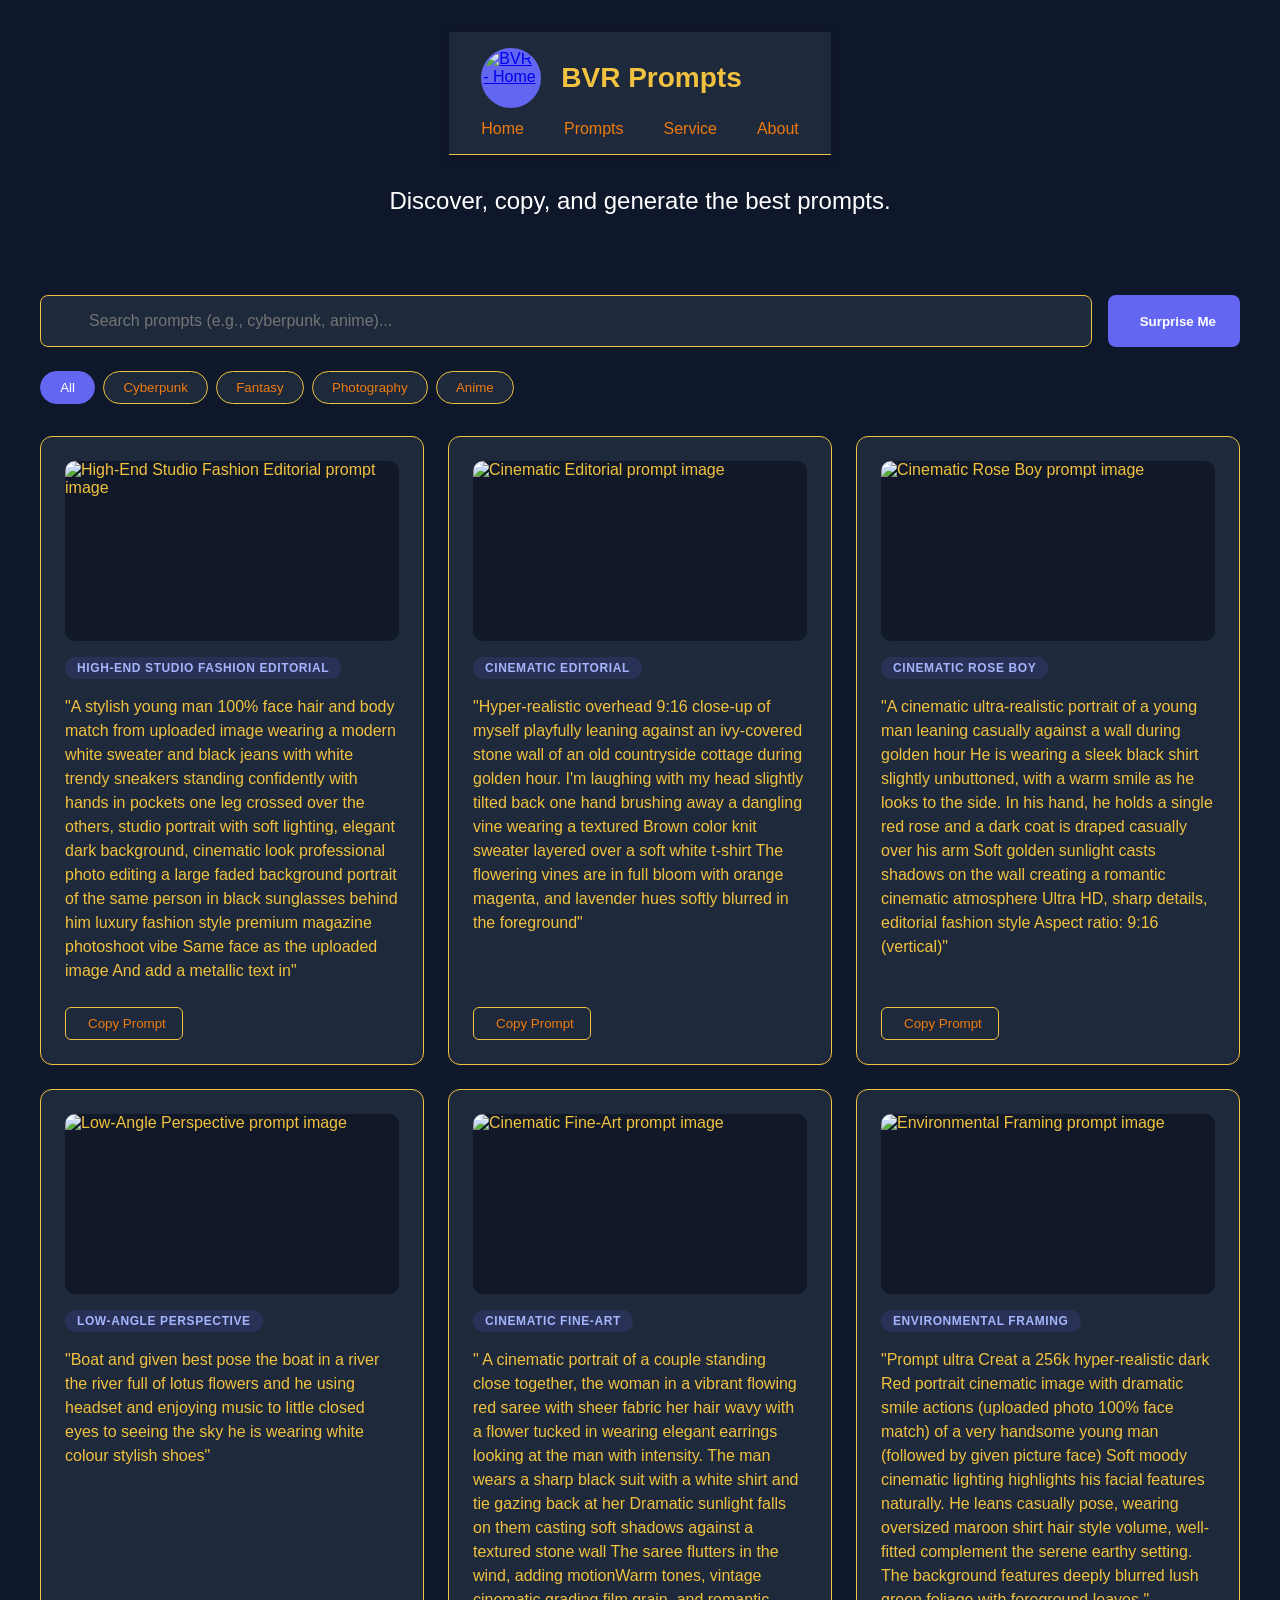
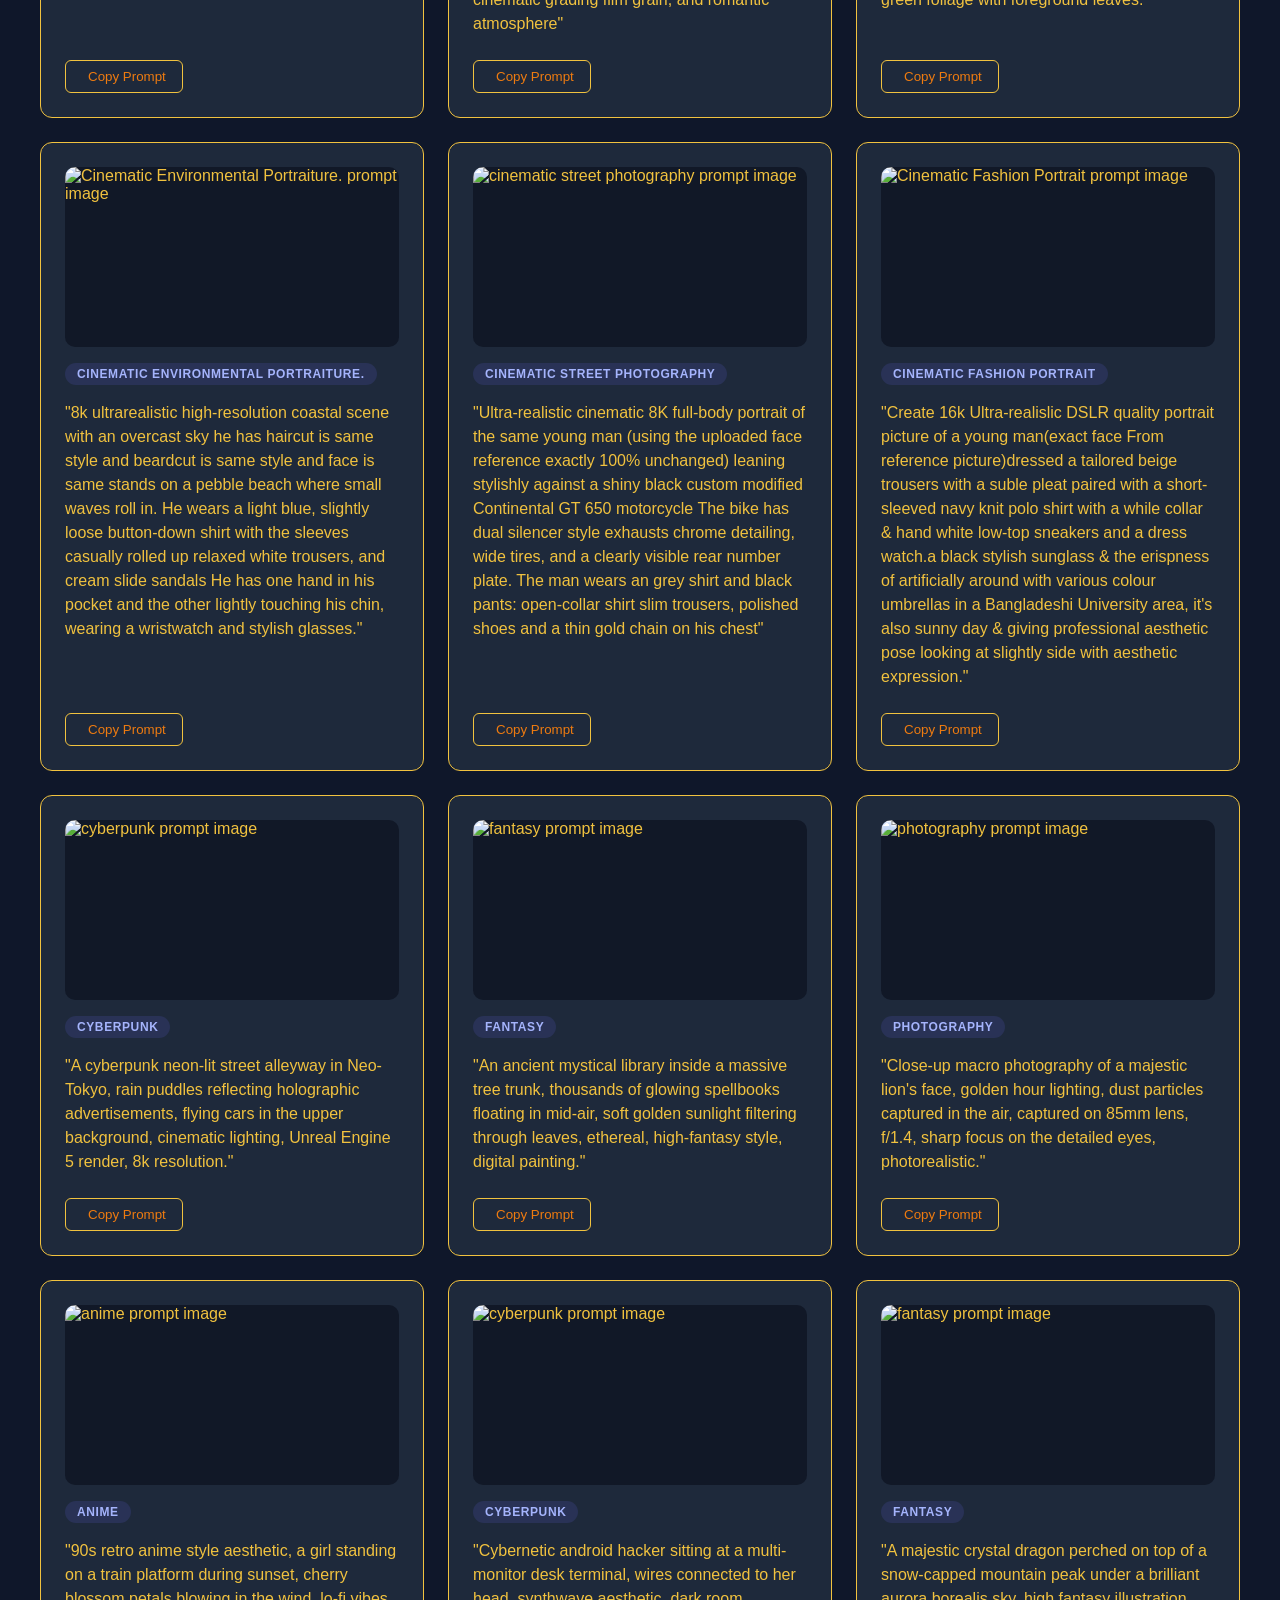
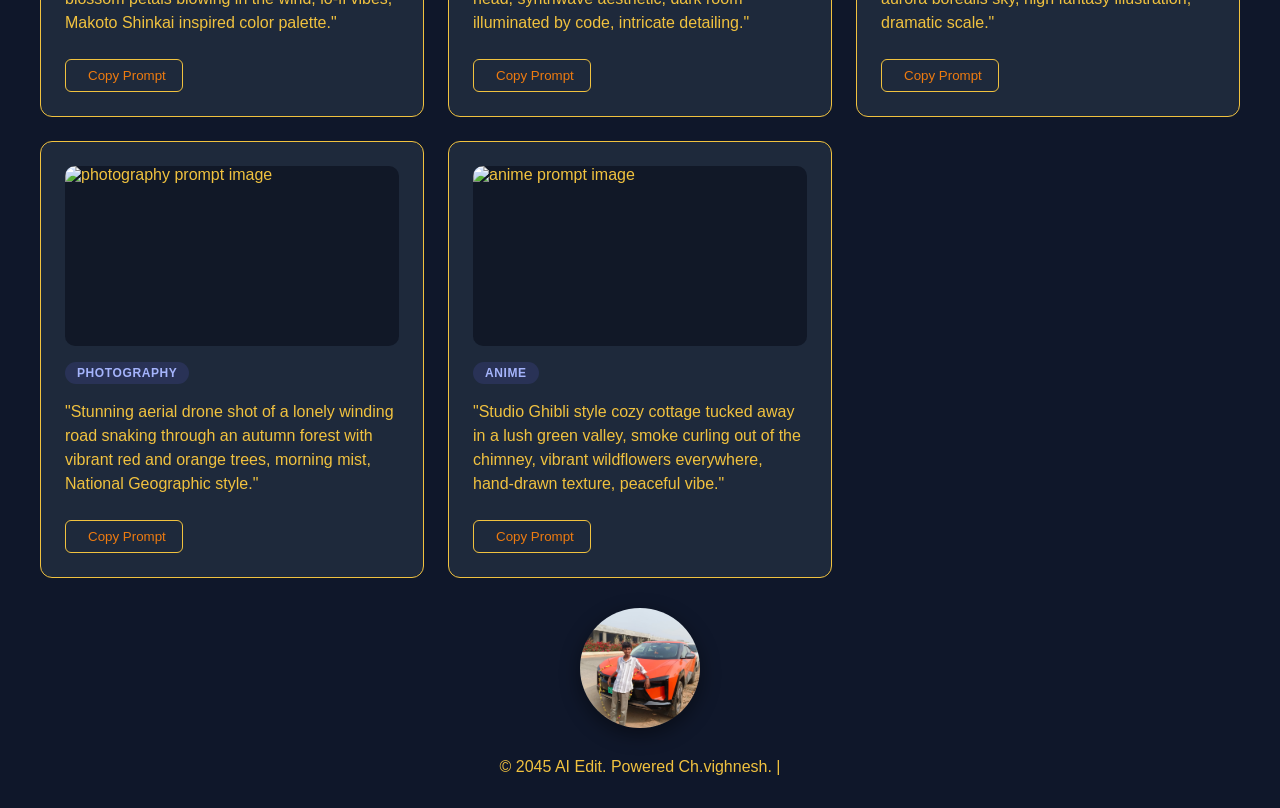
==== prompts.html @ db400a38 "Initial commit via Netlify [skip ci]" ====
<!DOCTYPE html>
<html lang="en">
<head>
    <meta charset="UTF-8">
    <meta name="viewport" content="width=device-width, initial-scale=1.0">
    <title>BVR Prompt // Best AI Image Prompts</title>
    <link rel="stylesheet" href="style.css">
    <!-- FontAwesome for Icons -->
    <link rel="stylesheet" href="https://cdnjs.cloudflare.com/ajax/libs/font-fontawesome/6.4.0/css/all.min.css">
</head>
<body class="prompts-page">
    <nav class="navbar">
        <div class="nav-container">
            <div class="nav-top">
                <div class="logo-section">
                    <a href="index.html" class="logo-circle">
                        <img src="Gemini_Generated_Image_cge85tcge85tcge8.png" alt="BVR - Home">
                    </a>
                    <div class="brand">
                        <i class="fa-solid fa-wand-magic-sparkles"></i>
                        <span>BVR Prompts</span>
                    </div>
                </div>
            </div>
            <div class="nav-bottom">
                <ul class="nav-menu">
                    <li><a href="index.html" class="nav-link">Home</a></li>
                    <li><a href="#prompts" class="nav-link active">Prompts</a></li>
                    <li><a href="Service.html" class="nav-link">Service</a></li>
                    <li><a href="About.html" class="nav-link">About</a></li>
                </ul>
            </div>
        </div>
    </nav>
<header>
        <h1>Discover, copy, and generate the best prompts.</h1>
    </header>

    <!-- Controls Section -->
    <main>
        <div class="controls">
            <div class="search-bar">
                <i class="fa-solid fa-magnifying-glass"></i>
                <input type="text" id="searchInput" placeholder="Search prompts (e.g., cyberpunk, anime)...">
            </div>
            <button id="randomBtn" class="btn-primary">
                <i class="fa-solid fa-shuffle"></i> Surprise Me
            </button>
        </div>

        <!-- Category Filters -->
        <div class="categories" id="categoryFilters">
            <button class="cat-btn active" data-category="all">All</button>
            <button class="cat-btn" data-category="cyberpunk">Cyberpunk</button>
            <button class="cat-btn" data-category="fantasy">Fantasy</button>
            <button class="cat-btn" data-category="photography">Photography</button>
            <button class="cat-btn" data-category="anime">Anime</button>
        </div>

        <!-- Prompts Grid -->
        <div class="prompt-grid" id="promptGrid">
            <!-- Dynamic prompts will be injected here by JavaScript -->
        </div>
        <div class="profile-container" aria-label="Profile image">
            <img src="vighnesh 1.jpeg" alt="Profile avatar" class="profile-img">
        </div>
    </main>

    <!-- Notification Toast -->
    <div id="toast" class="toast">Prompt copied to clipboard!</div>

    <footer>
        <p>&copy; 2045 AI Edit. Powered Ch.vighnesh. |
    </footer>
    <script src="script.js"></script>
</body>
</html>
---- style.css ----
:root {
    --bg-color: #0f172a;
    --card-bg: #1e293b;
    --accent-color: #6366f1;
    --accent-hover: #4f46e5;
    --text-main: #f1c23f;
    --text-muted: #ee7b10;
    --border-color: #f1c23f;
}

* {
    margin: 0;
    padding: 0;
    box-sizing: border-box;
    font-family: 'Segoe UI', Tahoma, Geneva, Verdana, sans-serif;
}

body {
    background-color: var(--bg-color);
    color: var(--text-main);
    padding: 2rem 1rem;
    display: flex;
    flex-direction: column;
    align-items: center;
    min-height: 100vh;
}

.about-page {
    background-image: url('Images/best-ai-image-generator.webp');
    background-size: cover;
    background-position: center;
    background-repeat: no-repeat;
    background-attachment: fixed;
}

.about-page::before,
.service-page::before {
    content: '';
    position: fixed;
    inset: 0;
    background: rgba(15, 23, 42, 0.7);
    pointer-events: none;
    z-index: 0;
}

.about-page > *,
.service-page > * {
    position: relative;
    z-index: 1;
}

.service-page {
    background-image: url('Images/service bg image.jfif');
    background-size: cover;
    background-position: center;
    background-repeat: no-repeat;
    background-attachment: fixed;
}

/* Navigation Bar */
.navbar {
    background-color: var(--card-bg);
    border-bottom: 1px solid var(--border-color);
    position: sticky;
    top: 0;
    z-index: 100;
    box-shadow: 0 2px 10px rgba(0, 0, 0, 0.2);
}

.nav-container {
    max-width: 1200px;
    margin: 0 auto;
    padding: 1rem 2rem;
    display: flex;
    flex-direction: column;
    gap: 0.75rem;
}

.nav-top {
    display: flex;
    justify-content: space-between;
    align-items: center;
    width: 100%;
}

.nav-bottom {
    width: 100%;
}

.logo-section {
    display: flex;
    align-items: center;
    gap: 12px;
}

.logo-circle {
    width: 60px;
    height: 60px;
    border-radius: 50%;
    overflow: hidden;
    display: flex;
    align-items: center;
    justify-content: center;
    background-color: var(--accent-color);
    border: 2px solid var(--accent-color);
    transition: transform 0.3s, box-shadow 0.3s;
    flex-shrink: 0;
}

.logo-circle:hover {
    transform: scale(1.1);
    box-shadow: 0 0 15px rgba(99, 102, 241, 0.4);
}

.logo-circle img {
    width: 100%;
    height: 100%;
    object-fit: cover;
}

.brand {
    display: flex;
    align-items: center;
    gap: 8px;
    font-size: 1.75rem;
    font-weight: 700;
    color: var(--text-main);
}

.brand i {
    color: var(--accent-color);
    font-size: 1.7rem;
}

.nav-menu {
    display: flex;
    list-style: none;
    gap: 2.5rem;
    justify-content: center;
    flex-wrap: wrap;
}

.nav-link {
    color: var(--text-muted);
    text-decoration: none;
    font-weight: 500;
    transition: all 0.3s;
    padding: 0.5rem 0;
    border-bottom: 2px solid transparent;
}
.nav-link:hover {
    color: var(--accent-color);
    border-bottom-color: var(--accent-color);
}

/* Header */
header {
    text-align: center;
    margin-bottom: 3rem;
    max-width: 600px;
    margin-left: auto;
    margin-right: auto;
    padding: 2rem 0;
}

header h1 {
    font-size: 1.5rem;
    color: #ffffff;
    font-weight: 400;
    margin: 0;
}

.about-page header h1 {
    color: #ffffff;
}

.service-page header h1 {
    color: #ffffff;
}

.prompts-page header h1 {
    color: #ffffff;
}

/* Main Layout */
main {
    width: 100%;
    max-width: 1200px;
}

/* Controls */
.controls {
    display: flex;
    gap: 1rem;
    margin-bottom: 1.5rem;
    width: 100%;
}

.search-bar {
    position: relative;
    flex: 1;
}

.search-bar i {
    position: absolute;
    left: 15px;
    top: 50%;
    transform: translateY(-50%);
    color: var(--text-muted);
}

.search-bar input {
    width: 100%;
    padding: 1rem 1rem 1rem 3rem;
    background-color: var(--card-bg);
    border: 1px solid var(--border-color);
    border-radius: 8px;
    color: var(--text-main);
    font-size: 1rem;
    outline: none;
    transition: border 0.3s;
}

.search-bar input:focus {
    border-color: var(--accent-color);
}

.btn-primary {
    background-color: var(--accent-color);
    color: white;
    border: none;
    padding: 0 1.5rem;
    border-radius: 8px;
    cursor: pointer;
    font-weight: 600;
    display: flex;
    align-items: center;
    gap: 8px;
    transition: background 0.3s;
    white-space: nowrap;
}

.btn-primary:hover {
    background-color: var(--accent-hover);
}

/* Categories */
.categories {
    display: flex;
    gap: 0.5rem;
    margin-bottom: 2rem;
    flex-wrap: wrap;
}

.cat-btn {
    background-color: var(--card-bg);
    color: var(--text-muted);
    border: 1px solid var(--border-color);
    padding: 0.5rem 1.2rem;
    border-radius: 20px;
    cursor: pointer;
    transition: all 0.3s;
    font-weight: 500;
}

.cat-btn:hover, .cat-btn.active {
    background-color: var(--accent-color);
    color: white;
    border-color: var(--accent-color);
}

/* Prompt Grid */
.prompt-grid {
    display: grid;
    grid-template-columns: repeat(auto-fill, minmax(300px, 1fr));
    gap: 1.5rem;
    width: 100%;
}

.images-section {
    margin-bottom: 2rem;
}

.images-section h2 {
    margin-bottom: 1rem;
    color: white;
    font-size: 1.5rem;
    font-weight: 700;
}

.images-grid {
    display: grid;
    grid-template-columns: repeat(auto-fill, minmax(260px, 1fr));
    gap: 1rem;
    width: 100%;
}

.image-card {
    position: relative;
    overflow: hidden;
    border-radius: 16px;
    border: 1px solid var(--border-color);
    background-color: var(--card-bg);
}

.image-card img {
    width: 100%;
    height: 220px;
    object-fit: cover;
    display: block;
    cursor: pointer;
    transition: transform 0.3s ease;
}

.image-card:hover img {
    transform: scale(1.02);
}

.image-overlay {
    position: absolute;
    left: 0;
    right: 0;
    bottom: 0;
    padding: 1rem;
    background: linear-gradient(180deg, rgba(15, 23, 42, 0) 0%, rgba(15, 23, 42, 0.9) 100%);
    color: white;
    font-weight: 700;
    font-size: 1rem;
}

/* Prompt Card */
.prompt-card {
    background-color: var(--card-bg);
    border: 1px solid var(--border-color);
    border-radius: 12px;
    padding: 1.5rem;
    display: flex;
    flex-direction: column;
    justify-content: space-between;
    transition: transform 0.3s, box-shadow 0.3s;
    position: relative;
    overflow: hidden;
}

.prompt-card:hover {
    transform: translateY(-5px);
    box-shadow: 0 10px 20px rgba(0, 0, 0, 0.3);
}

.prompt-image {
    width: 100%;
    height: 180px;
    object-fit: cover;
    border-radius: 10px;
    margin-bottom: 1rem;
    background-color: #111827;
    cursor: pointer;
    transition: transform 0.2s ease;
}

.prompt-image:hover {
    transform: scale(1.02);
}

.card-tag {
    align-self: flex-start;
    background: rgba(99, 102, 241, 0.15);
    color: #a5b4fc;
    font-size: 0.75rem;
    font-weight: 700;
    padding: 0.25rem 0.75rem;
    border-radius: 50px;
    text-transform: uppercase;
    margin-bottom: 1rem;
    letter-spacing: 0.05em;
}

.prompt-text {
    font-size: 1rem;
    line-height: 1.5;
    color: var(--text-main);
    margin-bottom: 1.5rem;
    flex-grow: 1;
}

.card-actions {
    display: flex;
    justify-content: space-between;
    align-items: center;
}

.copy-btn {
    background: transparent;
    border: 1px solid var(--border-color);
    color: var(--text-muted);
    padding: 0.5rem 1rem;
    border-radius: 6px;
    cursor: pointer;
    display: flex;
    align-items: center;
    gap: 6px;
    font-weight: 500;
    transition: all 0.2s;
}

.copy-btn:hover {
    border-color: var(--text-main);
    color: var(--text-main);
}

/* Toast Notification */
.toast {
    position: fixed;
    bottom: 20px;
    right: 20px;
    background-color: #10b981;
    color: white;
    padding: 1rem 1.5rem;
    border-radius: 8px;
    font-weight: 600;
    box-shadow: 0 5px 15px rgba(0,0,0,0.3);
    opacity: 0;
    transform: translateY(100px);
    transition: all 0.3s ease;
    pointer-events: none;
    z-index: 1000;
}

.toast.show {
    opacity: 1;
    transform: translateY(0);
}

/* Responsive adjustments */
@media (max-width: 600px) {
    .controls {
        flex-direction: column;
    }
    .btn-primary {
        padding: 1rem;
        justify-content: center;
    }
    
    .nav-menu {
        gap: 1rem;
    }
    
    .nav-link {
        font-size: 0.9rem;
    }
}

/* Centered circular profile image used on pages */
.profile-container {
    display: flex;
    justify-content: center; /* center horizontally */
    align-items: center;
    margin: 30px 0;
}

.profile-img {
    width: 120px;
    height: 120px;
    border-radius: 50%;
    object-fit: cover;
    display: block;
    border: 3px solid var(--accent-blue);
    box-shadow: 0 6px 20px rgba(0,0,0,0.45);
}

@media (max-width: 480px) {
    .profile-img { width: 90px; height: 90px; }
}
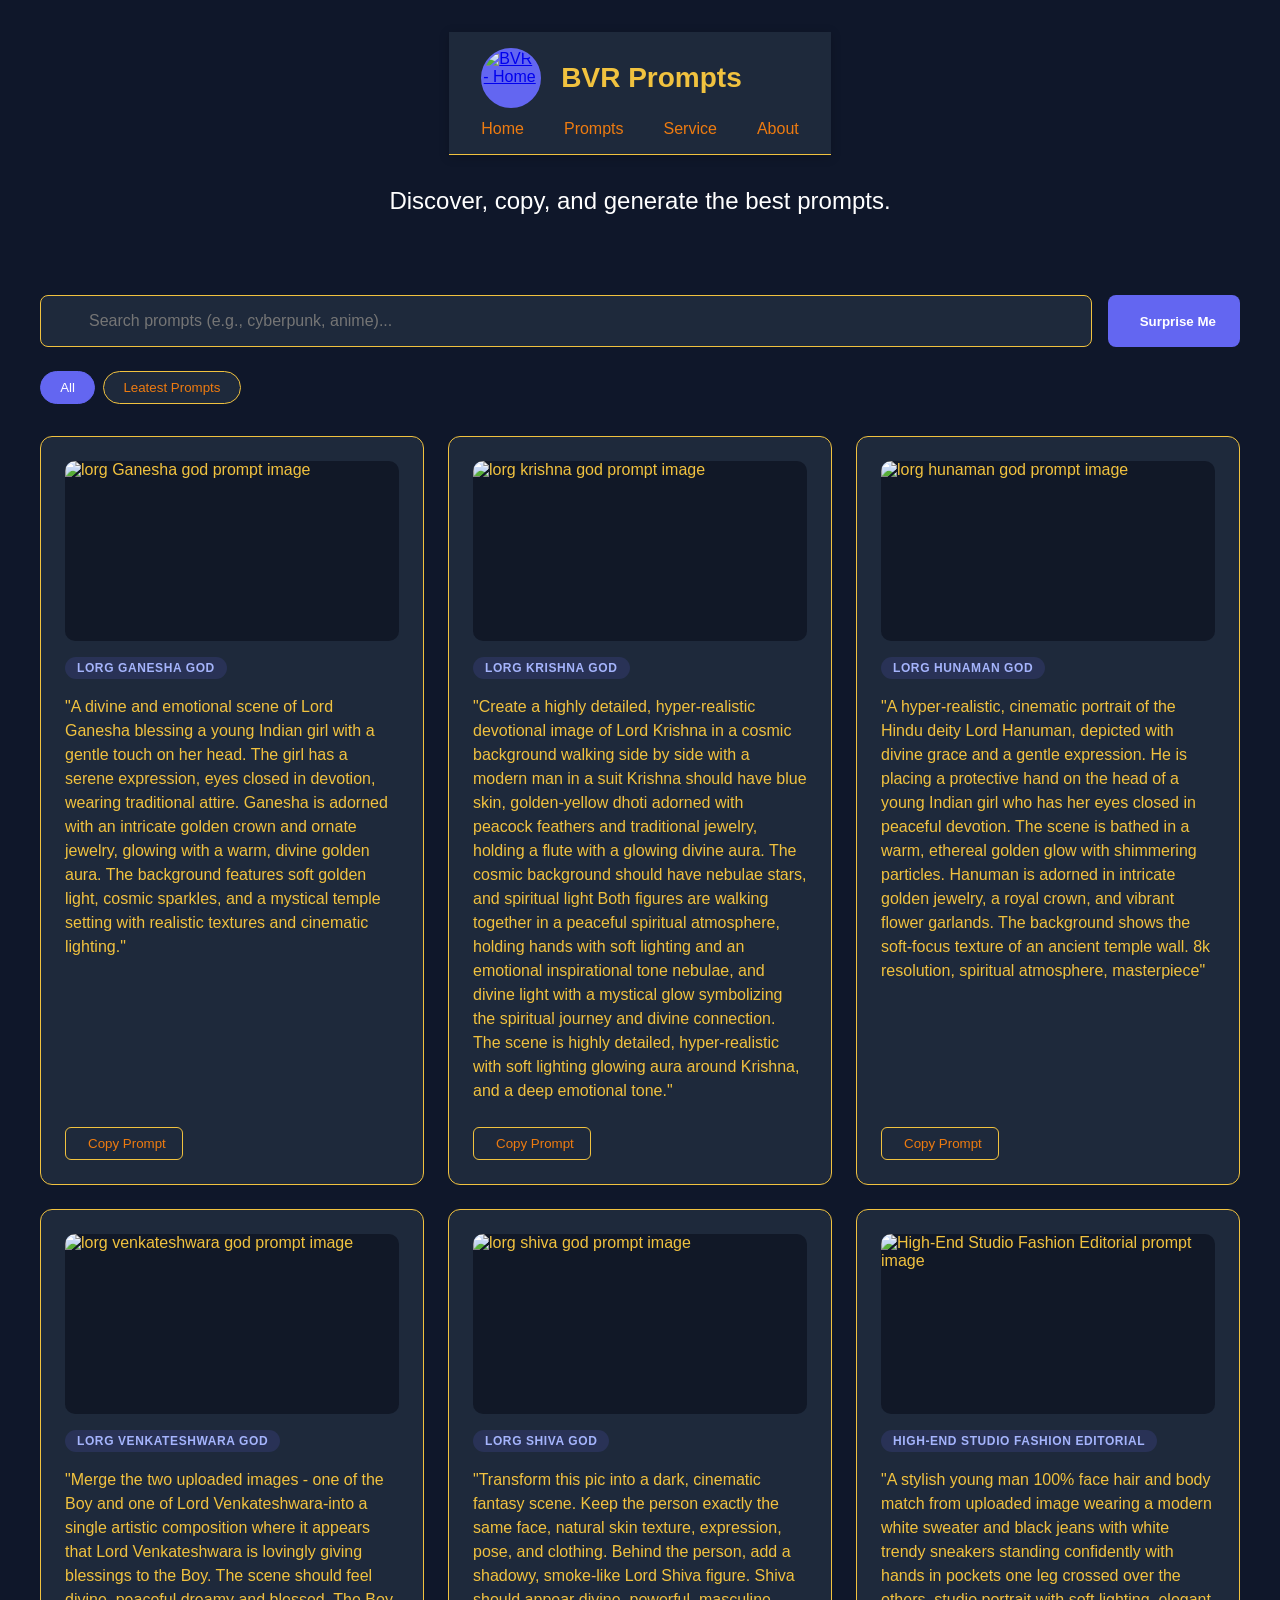
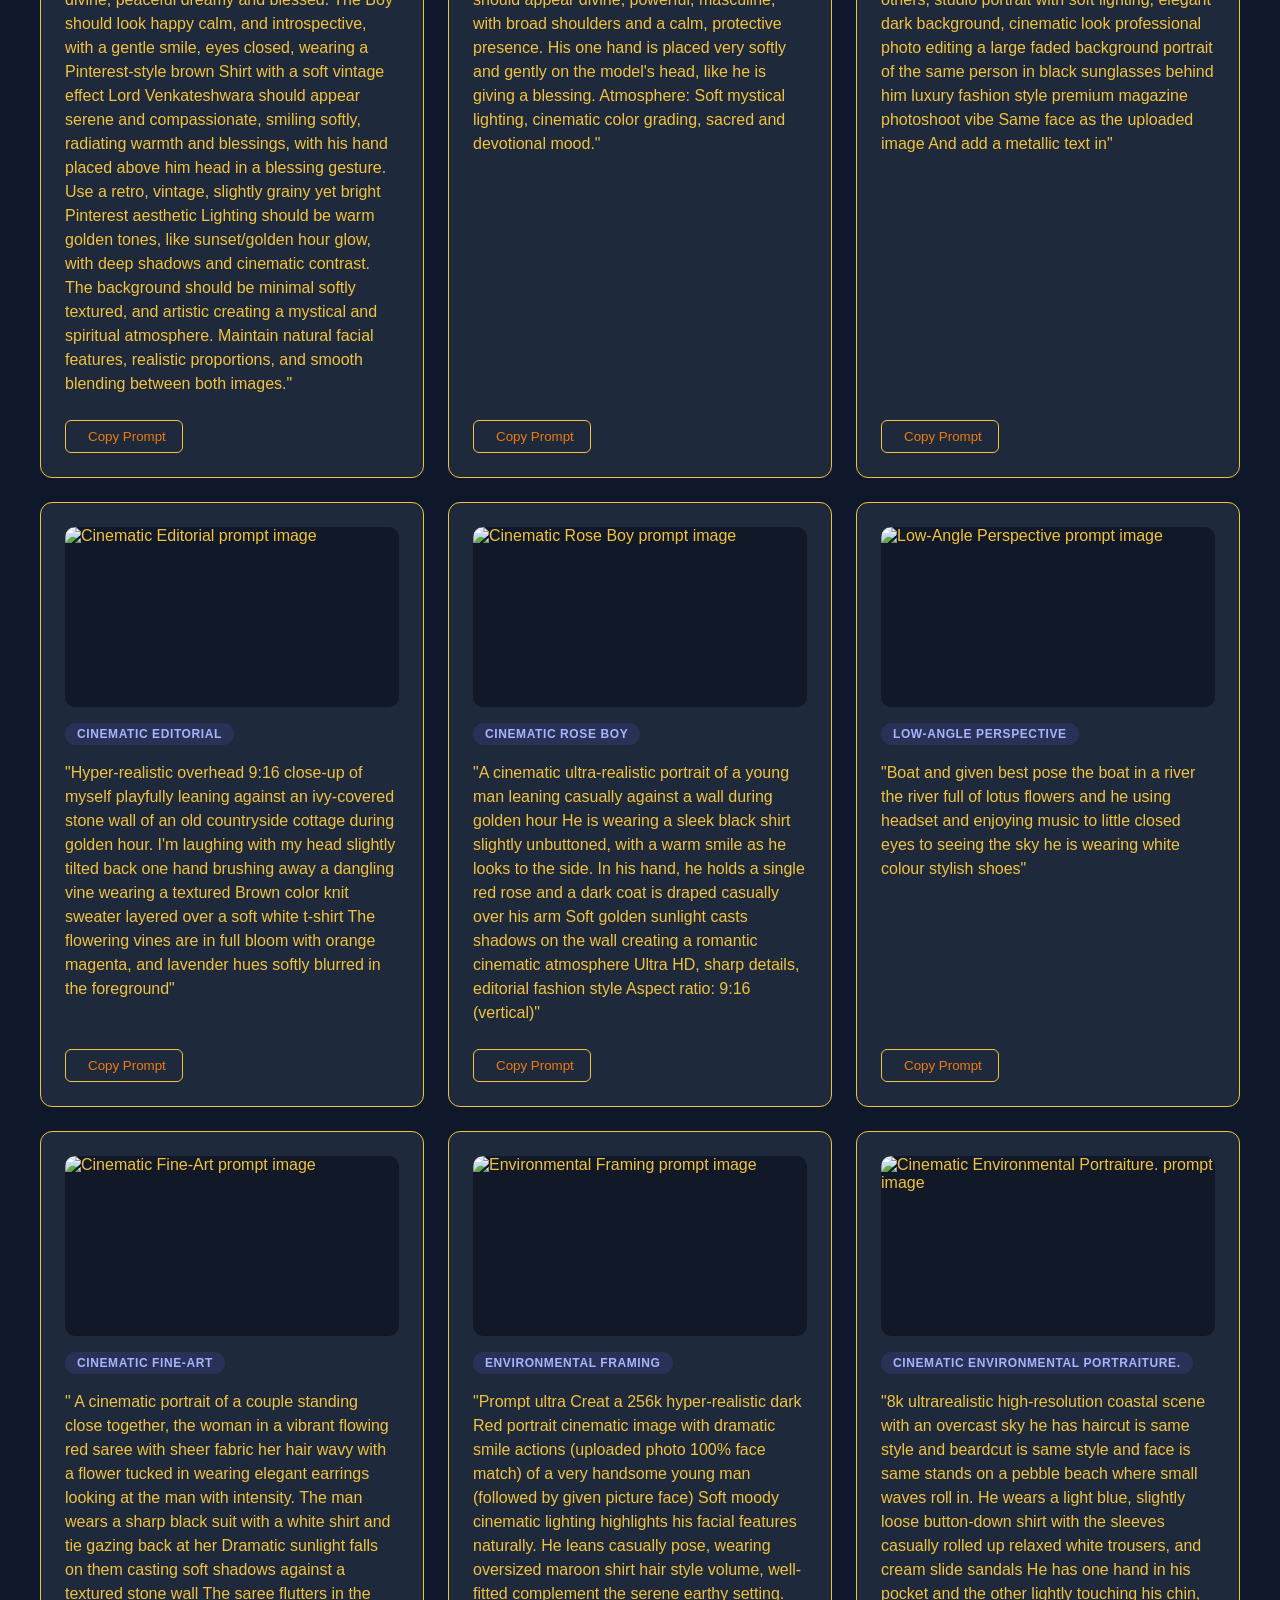
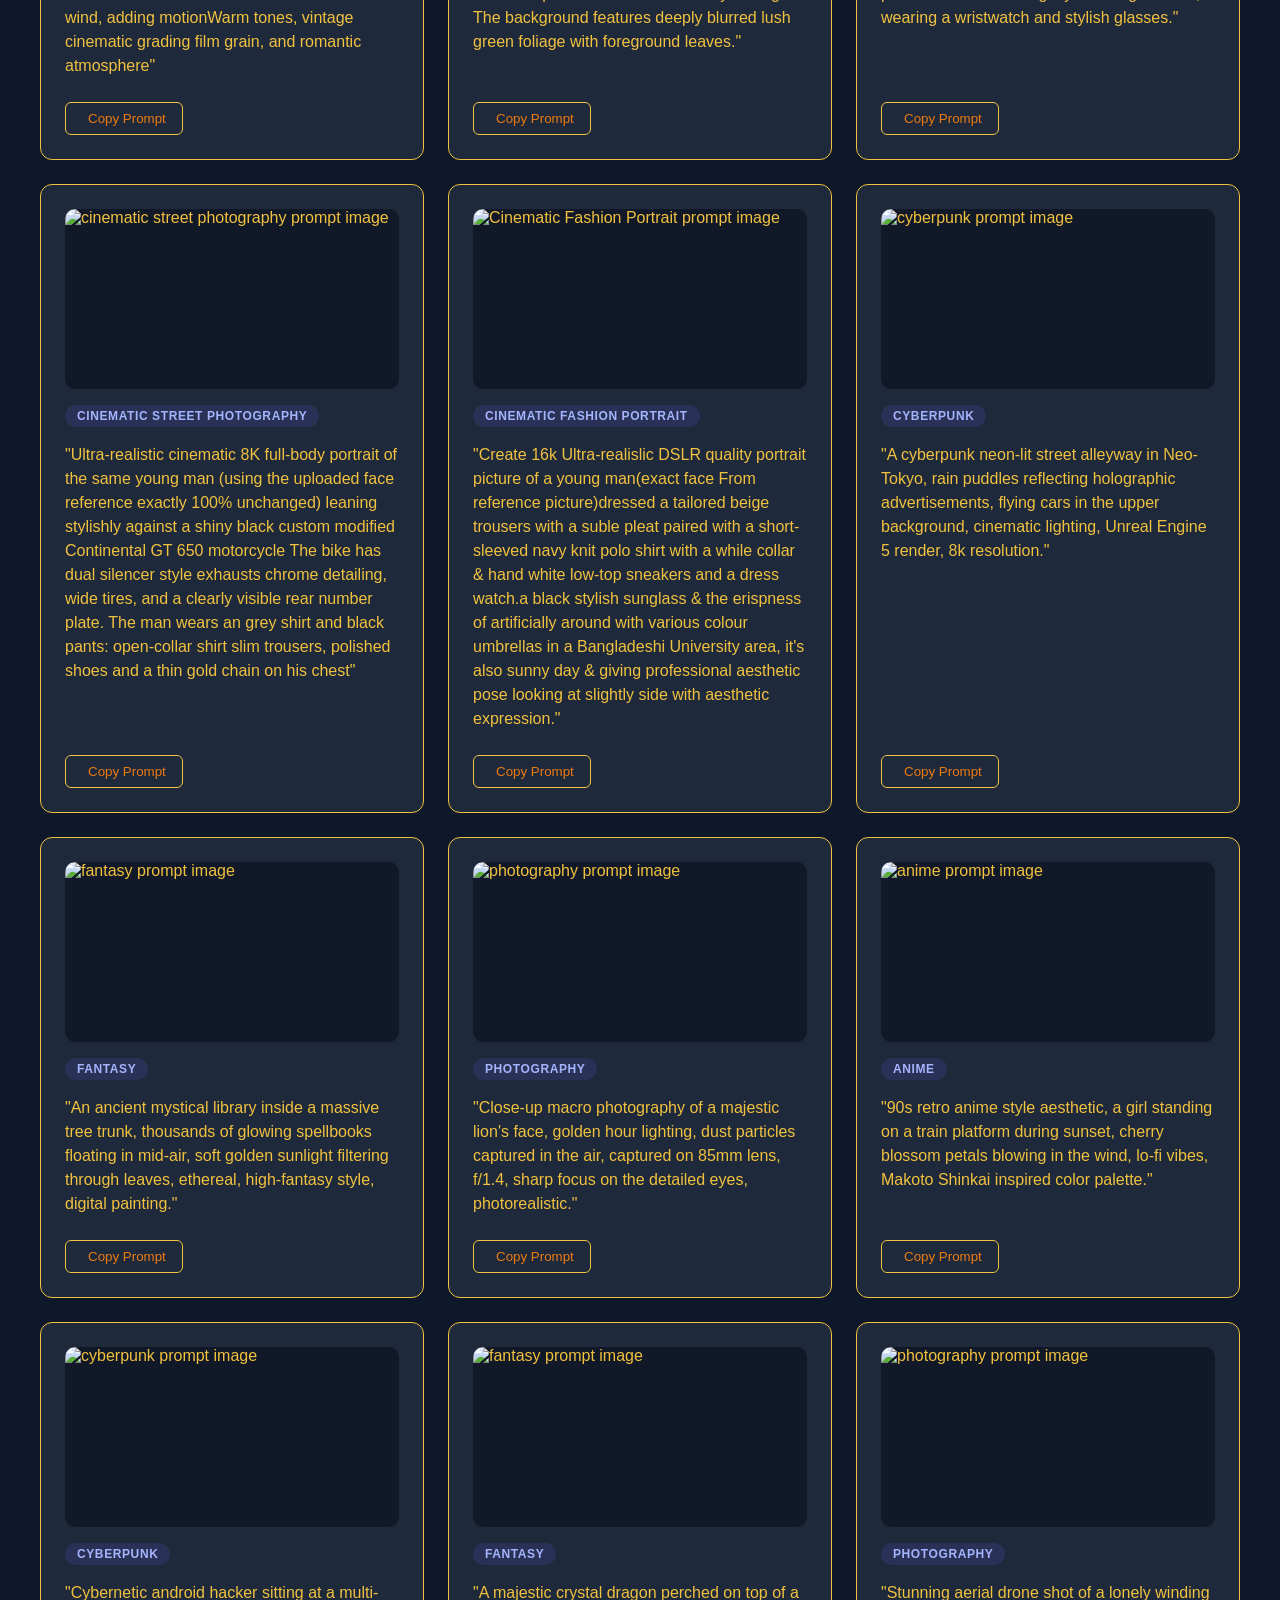
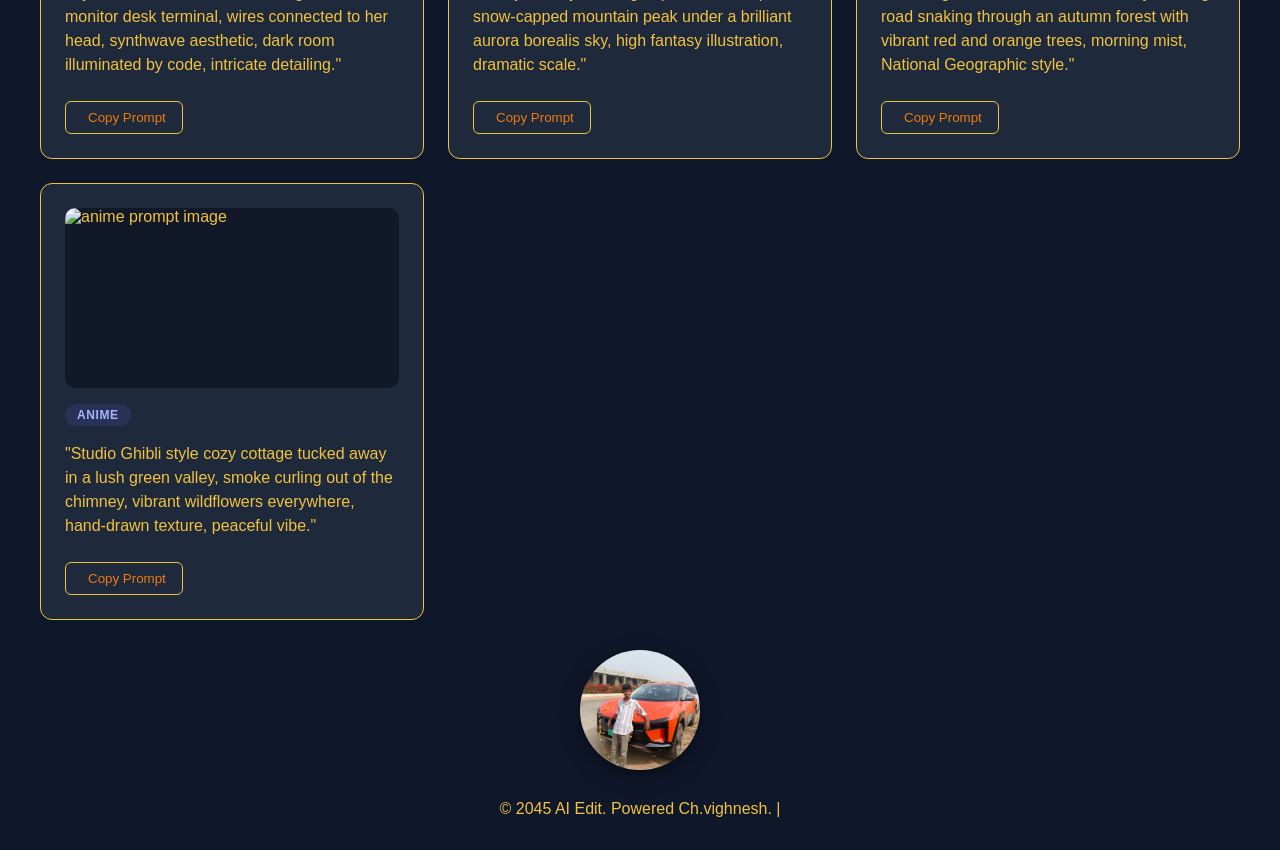
==== commit f0d14298: "Fix HTML structure and update category button" ====
--- a/prompts.html
+++ b/prompts.html
@@ -51,10 +51,7 @@
         <!-- Category Filters -->
         <div class="categories" id="categoryFilters">
             <button class="cat-btn active" data-category="all">All</button>
-            <button class="cat-btn" data-category="cyberpunk">Cyberpunk</button>
-            <button class="cat-btn" data-category="fantasy">Fantasy</button>
-            <button class="cat-btn" data-category="photography">Photography</button>
-            <button class="cat-btn" data-category="anime">Anime</button>
+            <button class="cat-btn" data-category="Leatest Prompts">Leatest Prompts</button>
         </div>
 
         <!-- Prompts Grid -->
@@ -74,4 +71,4 @@
     </footer>
     <script src="script.js"></script>
 </body>
-</html>+</html>
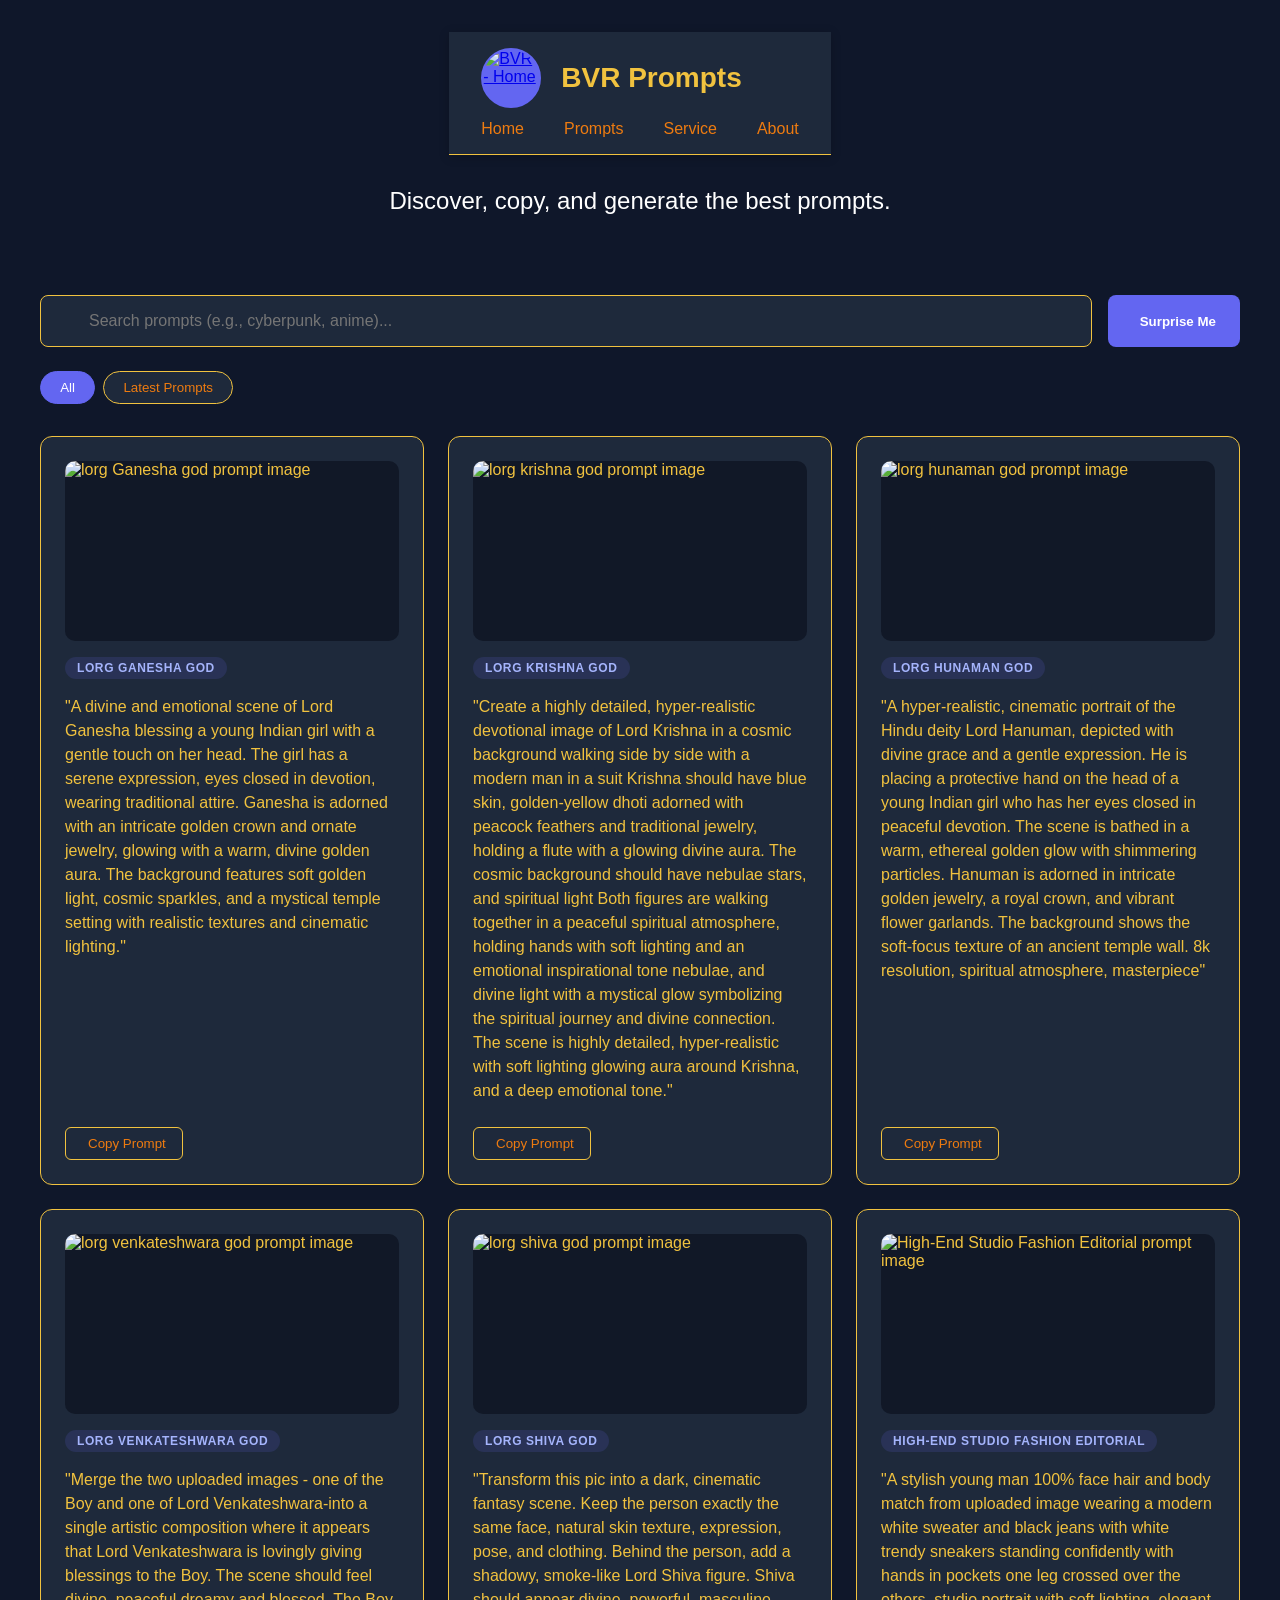
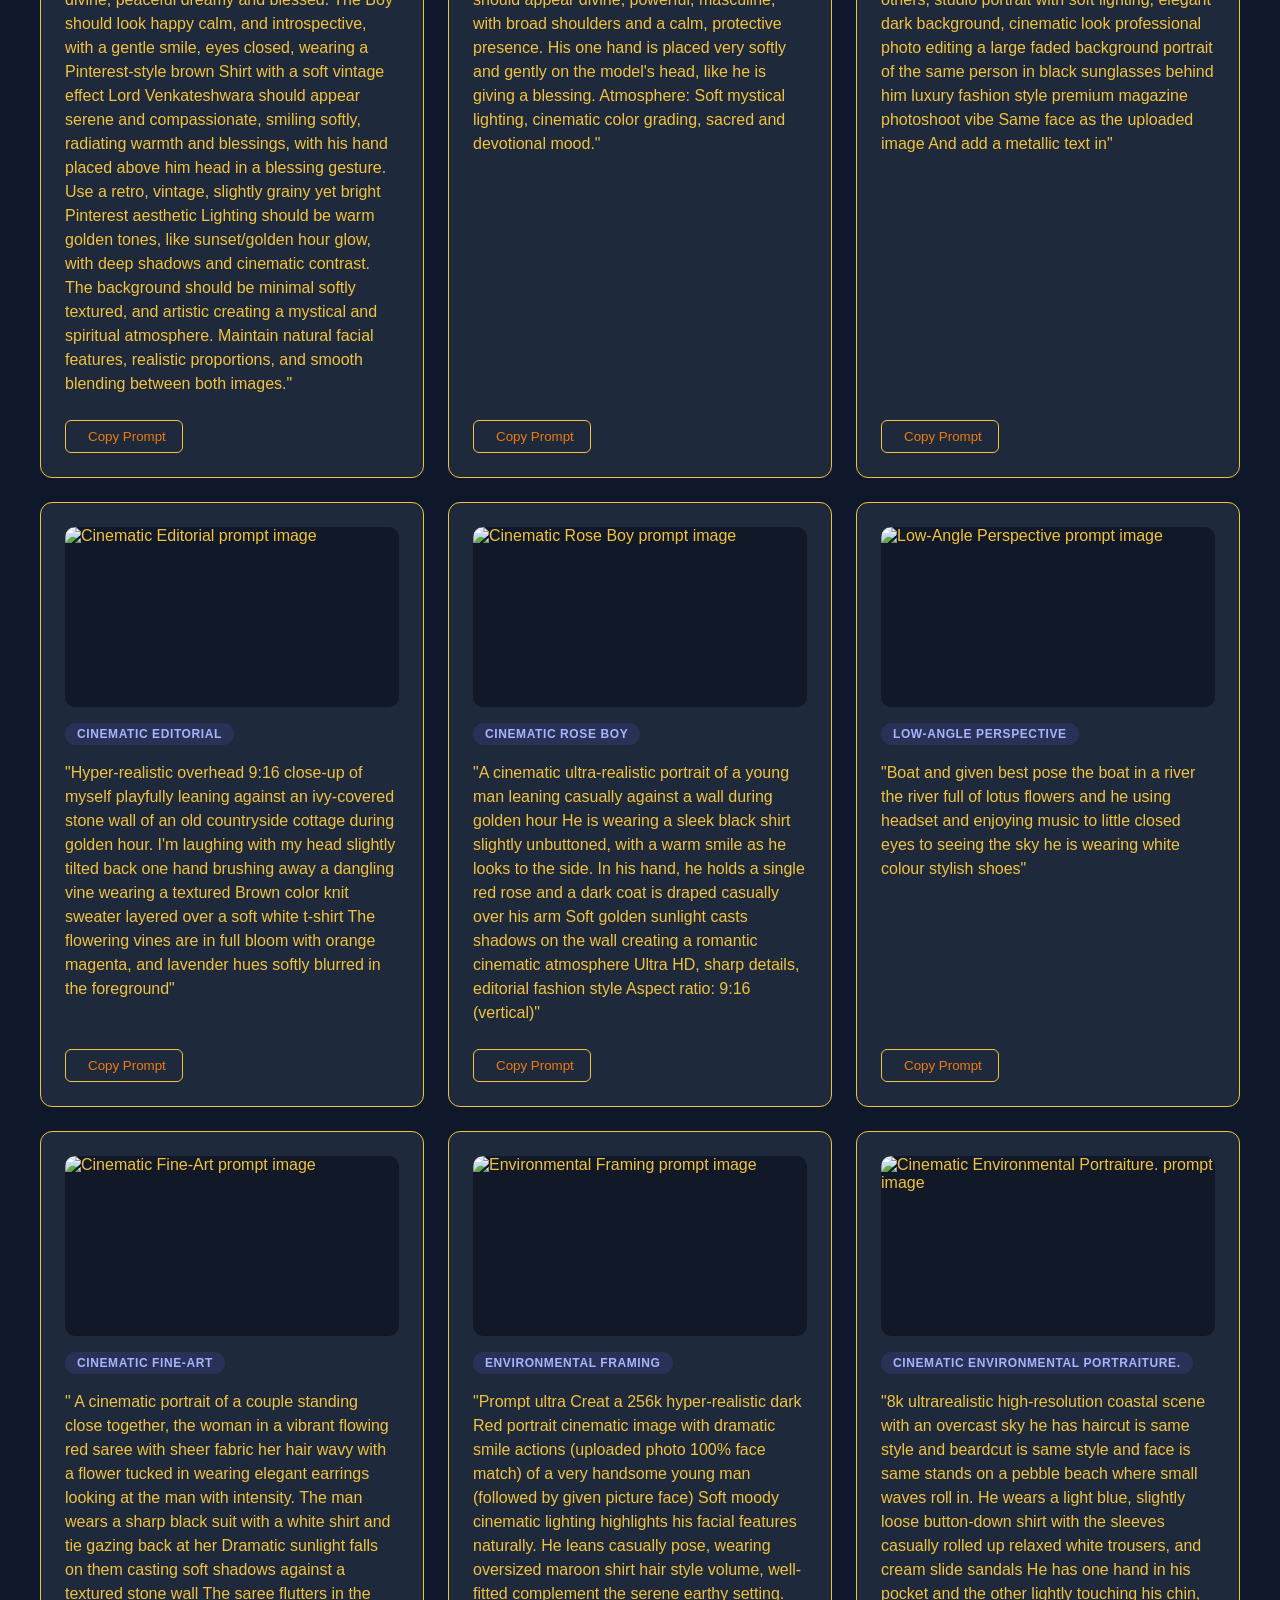
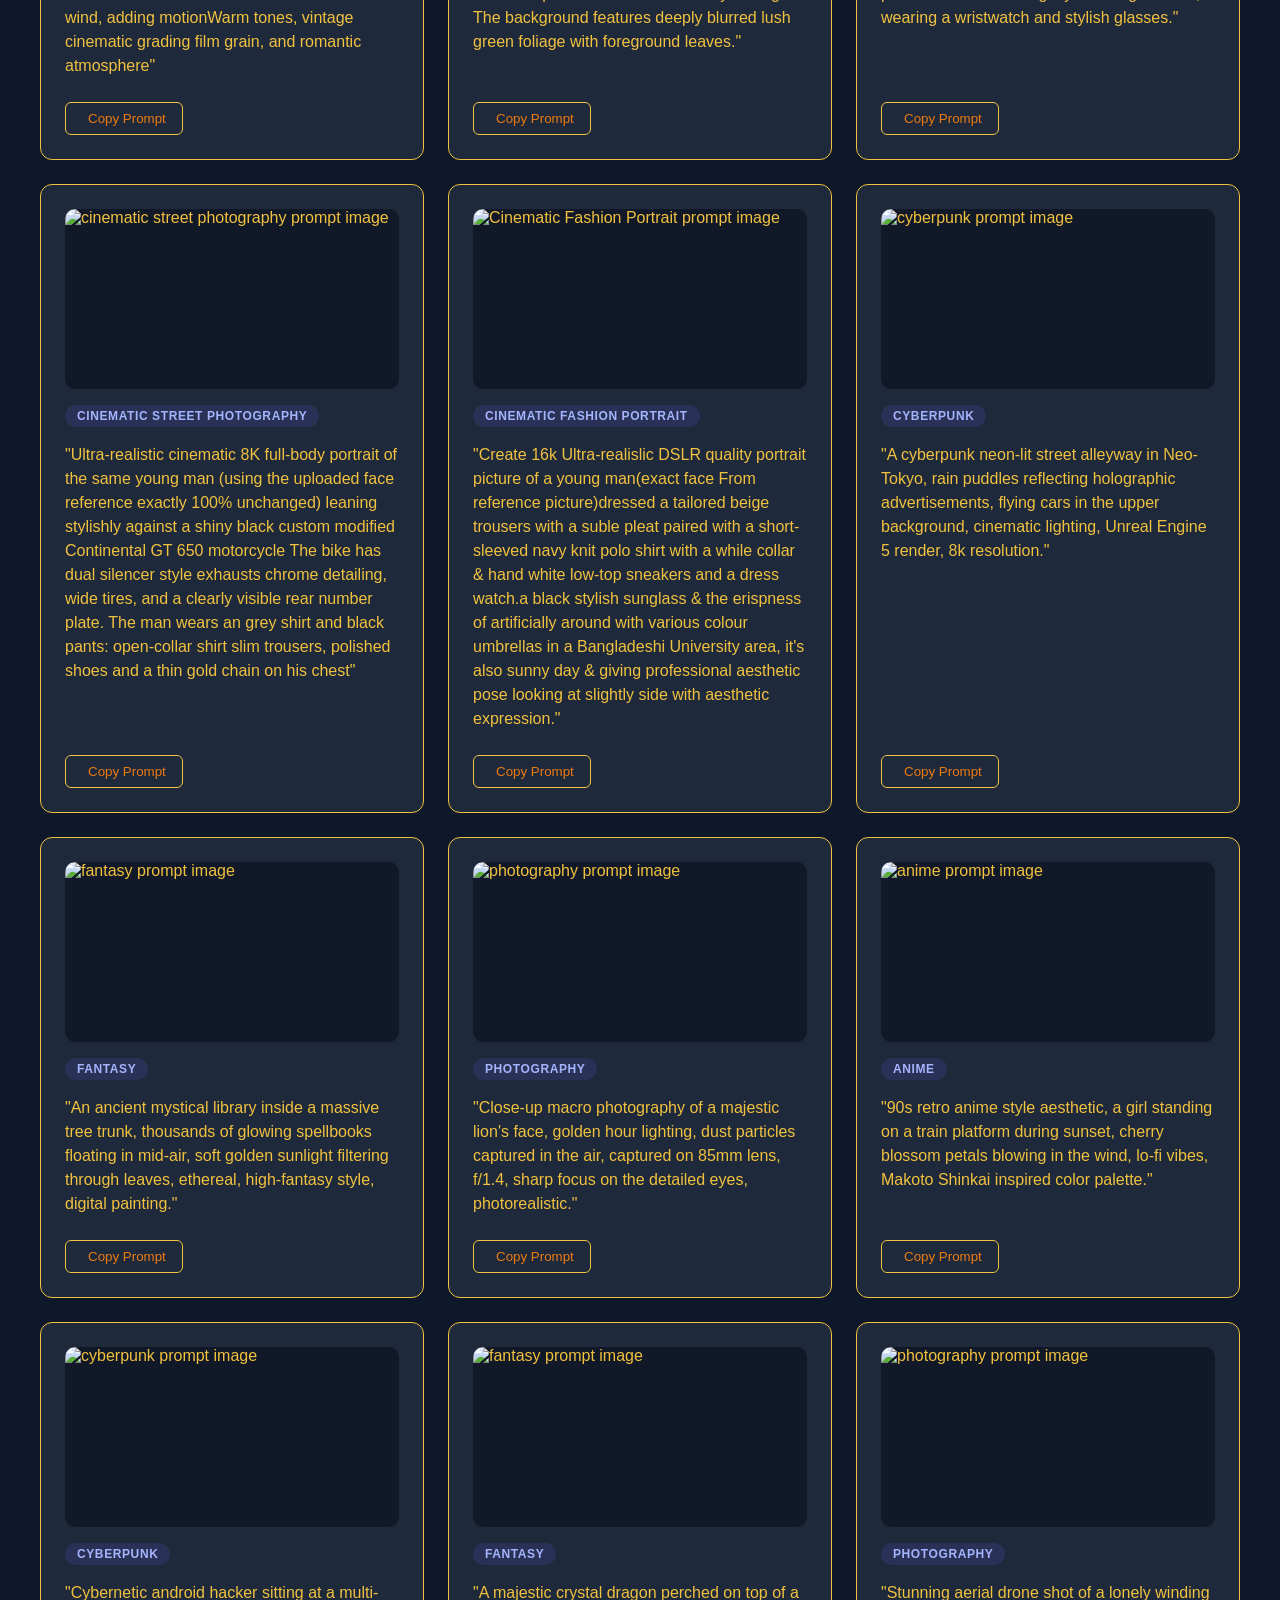
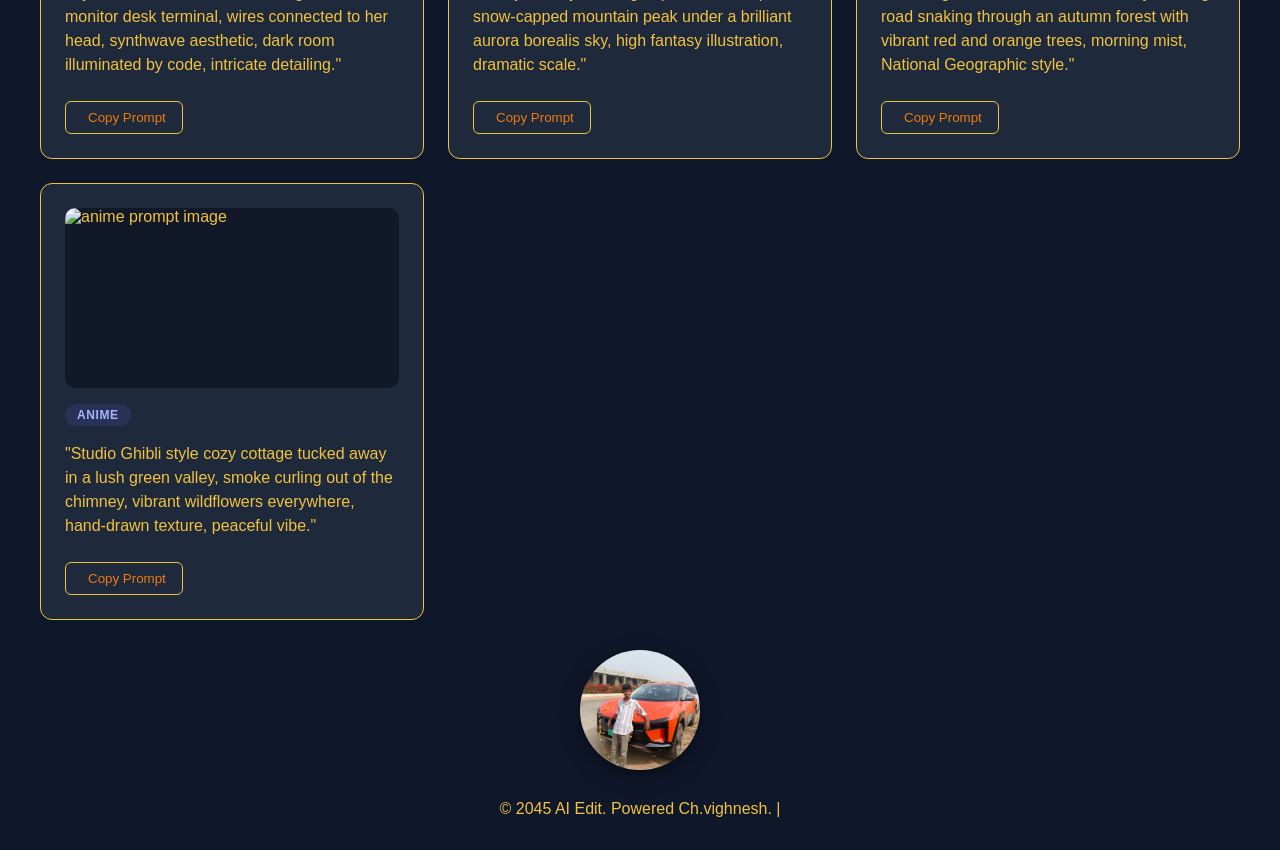
==== commit 71c1f3d0: "Fix spelling error in category filters Corrected spelling of 'Leatest' to 'Latest' in category filte" ====
--- a/prompts.html
+++ b/prompts.html
@@ -51,7 +51,7 @@
         <!-- Category Filters -->
         <div class="categories" id="categoryFilters">
             <button class="cat-btn active" data-category="all">All</button>
-            <button class="cat-btn" data-category="Leatest Prompts">Leatest Prompts</button>
+            <button class="cat-btn" data-category="latest-prompts">Latest Prompts</button>
         </div>
 
         <!-- Prompts Grid -->
